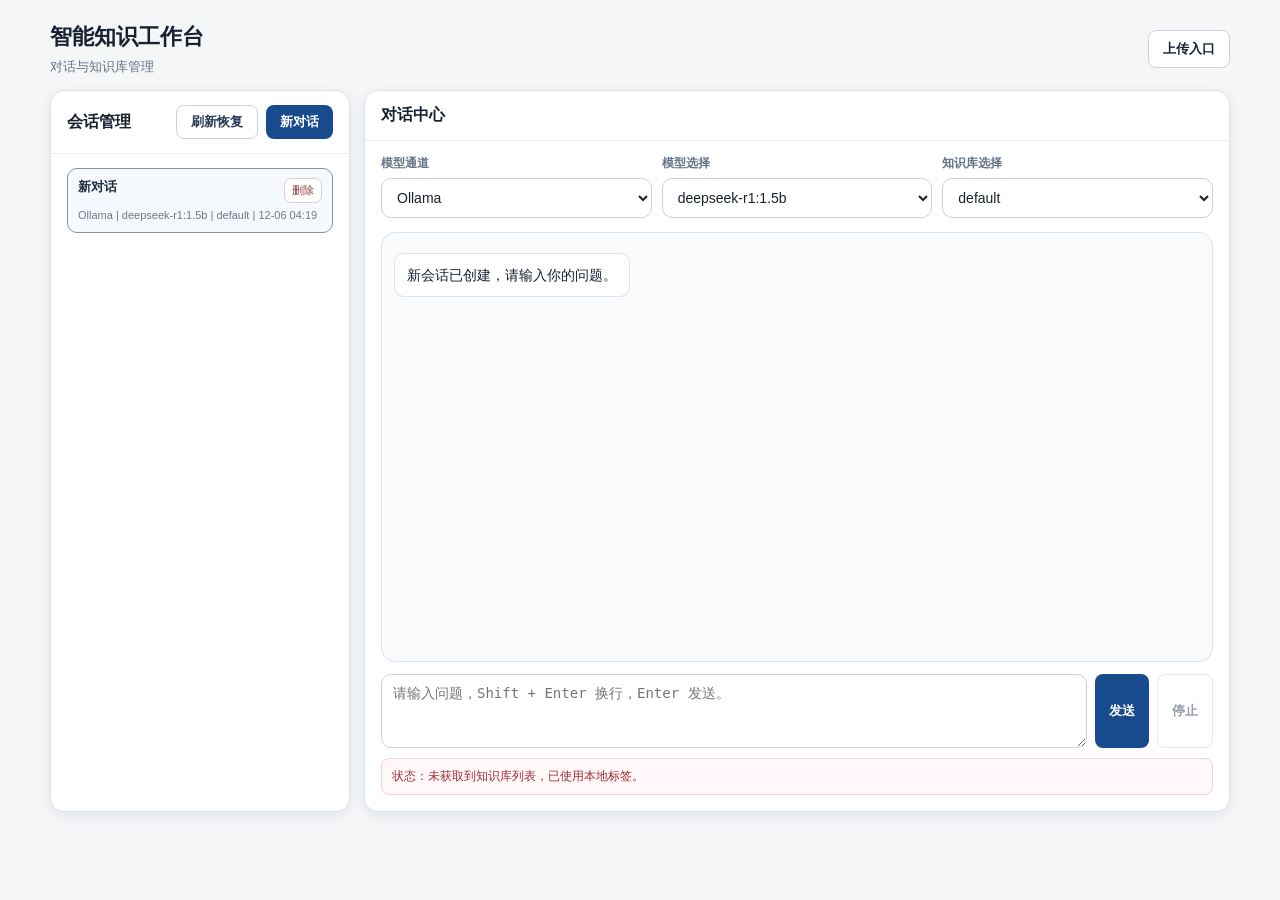
==== docs/dev-ops/nginx/html/index.html @ 646f1b1c "feat(frontend): stabilize rag workspace stream and session recovery" ====
﻿<!DOCTYPE html>
<!--
  File: index.html
  Purpose: Welcome page for the RAG workspace with chat, knowledge selection and upload navigation.
  Flow: Load fixed enterprise UI -> restore sessions -> stream chat responses -> navigate to upload pages.
  Updated: 2026-03-20
-->
<html lang="zh-CN">
<head>
  <meta charset="UTF-8" />
  <meta name="viewport" content="width=device-width, initial-scale=1.0" />
  <title>AI Knowledge Workspace</title>
  <link rel="stylesheet" href="./assets/style.css" />
</head>
<body>
  <div class="page">
    <div class="topbar">
      <div class="brand">
        <h1>智能知识工作台</h1>
        <p>对话与知识库管理</p>
      </div>
      <div class="quick-nav">
        <details>
          <summary>上传入口</summary>
          <div class="menu">
            <a href="./rag-upload.html" data-upload-entry="rag">上传知识库</a>
            <a href="./code-upload.html" data-upload-entry="code">上传代码库</a>
          </div>
        </details>
      </div>
    </div>

    <div class="layout-chat">
      <aside class="card session-panel">
        <div class="card-header">
          <div class="session-header">
            <h2 class="card-title">会话管理</h2>
            <div class="session-actions">
              <button id="restoreBtn" class="btn ghost" type="button">刷新恢复</button>
              <button id="newChatBtn" class="btn primary" type="button">新对话</button>
            </div>
          </div>
        </div>
        <div class="card-body">
          <div id="sessionList" class="session-list"></div>
        </div>
      </aside>

      <section class="card chat-card">
        <div class="card-header">
          <h2 class="card-title">对话中心</h2>
        </div>
        <div class="card-body">
          <div class="form-row">
            <div>
              <label for="channelSelect">模型通道</label>
              <select id="channelSelect">
                <option value="ollama">Ollama</option>
                <option value="openai">OpenAI</option>
              </select>
            </div>
            <div>
              <label for="modelSelect">模型选择</label>
              <select id="modelSelect"></select>
            </div>
            <div>
              <label for="knowledgeSelect">知识库选择</label>
              <select id="knowledgeSelect"></select>
            </div>
          </div>

          <div id="chatBoard" class="chat-board"></div>

          <div class="chat-input">
            <textarea id="messageInput" placeholder="请输入问题，Shift + Enter 换行，Enter 发送。"></textarea>
            <button id="sendBtn" class="btn primary" type="button">发送</button>
            <button id="stopBtn" class="btn ghost" type="button" disabled>停止</button>
          </div>

          <div id="statusStrip" class="status-strip">状态：就绪</div>
        </div>
      </section>
    </div>
  </div>

  <script src="./assets/app.js"></script>
</body>
</html>
---- docs/dev-ops/nginx/html/assets/style.css ----
/*
  File: assets/style.css
  Purpose: Enterprise visual system for the RAG workspace pages.
  Flow: Define theme tokens -> structure layout containers -> style controls/messages -> keep responsive behavior.
  Updated: 2026-03-20
*/
:root {
  --bg: #f4f6f8;
  --surface: #ffffff;
  --surface-muted: #f8fafc;
  --line: #dde3ea;
  --line-strong: #c9d3df;
  --text-main: #17212f;
  --text-sub: #647286;
  --primary: #184a8e;
  --primary-strong: #133d76;
  --success: #1f7a4f;
  --danger: #9d2d35;
  --shadow-sm: 0 4px 14px rgba(20, 38, 62, 0.08);
  --radius-lg: 14px;
  --radius-md: 10px;
}

* {
  box-sizing: border-box;
}

html,
body {
  margin: 0;
  padding: 0;
  min-height: 100%;
}

body {
  font-family: "Segoe UI", "Noto Sans SC", "PingFang SC", "Microsoft YaHei", sans-serif;
  color: var(--text-main);
  background: var(--bg);
}

.page {
  width: min(1180px, 94vw);
  margin: 22px auto;
}

.topbar {
  display: flex;
  align-items: center;
  justify-content: space-between;
  gap: 16px;
  margin-bottom: 14px;
}

.brand h1 {
  margin: 0;
  font-size: 22px;
  font-weight: 650;
}

.brand p {
  margin: 6px 0 0;
  color: var(--text-sub);
  font-size: 13px;
}

.quick-nav {
  position: relative;
}

.quick-nav details {
  position: relative;
}

.quick-nav summary {
  list-style: none;
  cursor: pointer;
  border: 1px solid var(--line-strong);
  border-radius: 8px;
  padding: 9px 14px;
  color: var(--text-main);
  background: #fff;
  font-size: 13px;
  font-weight: 600;
}

.quick-nav summary::-webkit-details-marker {
  display: none;
}

.menu {
  position: absolute;
  right: 0;
  top: 42px;
  min-width: 150px;
  background: var(--surface);
  border: 1px solid var(--line);
  border-radius: 8px;
  box-shadow: var(--shadow-sm);
  overflow: hidden;
  z-index: 50;
}

.menu a {
  display: block;
  padding: 9px 12px;
  color: var(--text-main);
  text-decoration: none;
  border-top: 1px solid #eef2f6;
  font-size: 13px;
}

.menu a:first-child {
  border-top: none;
}

.menu a:hover {
  background: #f5f8fc;
}

.layout-main {
  display: grid;
  grid-template-columns: 1fr;
  gap: 14px;
}

.layout-chat {
  display: grid;
  grid-template-columns: 300px minmax(0, 1fr);
  gap: 14px;
}

.card {
  background: var(--surface);
  border: 1px solid var(--line);
  border-radius: var(--radius-lg);
  box-shadow: var(--shadow-sm);
}

.card-header {
  padding: 14px 16px;
  border-bottom: 1px solid #e9edf2;
}

.card-title {
  margin: 0;
  font-size: 16px;
}

.card-sub {
  margin: 6px 0 0;
  color: var(--text-sub);
  font-size: 12px;
}

.card-body {
  padding: 14px 16px 16px;
}

.session-panel {
  min-height: 690px;
}

.session-header {
  display: flex;
  align-items: center;
  justify-content: space-between;
  gap: 10px;
}

.session-actions {
  display: inline-flex;
  align-items: center;
  gap: 8px;
}

.session-header .btn {
  min-height: 34px;
  padding: 0 14px;
}

.session-list {
  display: flex;
  flex-direction: column;
  gap: 8px;
  max-height: 560px;
  overflow-y: auto;
}

.session-item {
  border: 1px solid var(--line);
  border-radius: 10px;
  background: #fff;
  padding: 9px 10px;
  cursor: pointer;
}

.session-item:hover {
  border-color: #a9b8ca;
}

.session-item.active {
  border-color: #7e95b4;
  background: #f5f8fc;
}

.session-row {
  display: flex;
  align-items: flex-start;
  justify-content: space-between;
  gap: 8px;
}

.session-title {
  margin: 0;
  font-size: 13px;
  line-height: 1.4;
  color: #1f2c40;
}

.session-meta {
  margin-top: 5px;
  font-size: 11px;
  color: #6a7890;
  line-height: 1.4;
}

.delete-btn {
  border: 1px solid #e3ccd0;
  background: #fff;
  color: #8c3841;
  border-radius: 7px;
  font-size: 11px;
  line-height: 1;
  padding: 6px 7px;
  cursor: pointer;
}

.delete-btn:hover {
  background: #fff6f7;
}

.form-row {
  display: grid;
  grid-template-columns: repeat(3, minmax(0, 1fr));
  gap: 10px;
}

label {
  font-size: 12px;
  color: var(--text-sub);
  font-weight: 600;
  display: block;
  margin-bottom: 6px;
}

select,
input[type="text"],
input[type="url"],
input[type="password"],
input[type="file"],
textarea {
  width: 100%;
  border: 1px solid var(--line-strong);
  border-radius: var(--radius-md);
  padding: 10px 11px;
  font-size: 14px;
  color: var(--text-main);
  background: #fff;
  outline: none;
}

select:focus,
input:focus,
textarea:focus {
  border-color: #6d87a8;
  box-shadow: 0 0 0 2px rgba(24, 74, 142, 0.14);
}

.chat-board {
  margin-top: 14px;
  border: 1px solid var(--line);
  border-radius: var(--radius-lg);
  background: var(--surface-muted);
  padding: 12px;
  min-height: 430px;
  max-height: 54vh;
  overflow-y: auto;
}

.bubble {
  width: fit-content;
  max-width: 86%;
  margin: 8px 0;
  padding: 10px 12px;
  border-radius: 10px;
  line-height: 1.6;
  font-size: 14px;
}

.bubble.ai {
  background: #fff;
  border: 1px solid var(--line);
}

.bubble.user {
  margin-left: auto;
  background: #184a8e;
  color: #fff;
}

.empty-chat {
  border: 1px dashed #ccd6e2;
  border-radius: 10px;
  padding: 12px;
  color: #617086;
  font-size: 13px;
  background: #fff;
}

.chat-input {
  margin-top: 12px;
  display: grid;
  grid-template-columns: 1fr auto auto;
  gap: 8px;
}

.chat-input textarea {
  min-height: 74px;
  resize: vertical;
}

.btn {
  border: none;
  border-radius: 8px;
  padding: 0 14px;
  font-size: 13px;
  font-weight: 600;
  cursor: pointer;
}

.btn.primary {
  background: var(--primary);
  color: #fff;
}

.btn.primary:hover {
  background: var(--primary-strong);
}

.btn.ghost {
  border: 1px solid var(--line-strong);
  background: #fff;
  color: #2a3d5b;
}

.btn:disabled {
  opacity: 0.5;
  cursor: not-allowed;
}

.status-strip {
  margin-top: 10px;
  padding: 9px 10px;
  border-radius: 8px;
  font-size: 12px;
  color: #35567f;
  border: 1px solid #ccdaea;
  background: #f4f9ff;
}

.status-strip.success {
  border-color: #c3e5d2;
  color: var(--success);
  background: #f4fcf7;
}

.status-strip.error {
  border-color: #f2d3d7;
  color: var(--danger);
  background: #fff7f8;
}

.files {
  margin: 10px 0 0;
  padding: 0;
  list-style: none;
  border: 1px solid var(--line);
  border-radius: 10px;
  background: #fff;
}

.files li {
  padding: 9px 10px;
  font-size: 13px;
  color: #41556f;
  border-top: 1px solid #edf1f6;
}

.files li:first-child {
  border-top: none;
}

.page-links {
  display: flex;
  gap: 8px;
  margin-bottom: 10px;
}

.page-links a {
  text-decoration: none;
  border-radius: 8px;
  border: 1px solid var(--line-strong);
  padding: 7px 10px;
  color: #2f4360;
  font-size: 12px;
  background: #fff;
}

.page-links a.active {
  color: #fff;
  background: #184a8e;
  border-color: #184a8e;
}

.footer-note {
  margin-top: 10px;
  color: var(--text-sub);
  font-size: 12px;
}

@media (max-width: 1024px) {
  .layout-chat {
    grid-template-columns: 1fr;
  }

  .session-panel {
    min-height: auto;
  }

  .session-list {
    max-height: 300px;
  }

  .form-row {
    grid-template-columns: 1fr;
  }

  .chat-input {
    grid-template-columns: 1fr;
  }

  .btn {
    min-height: 40px;
  }
}
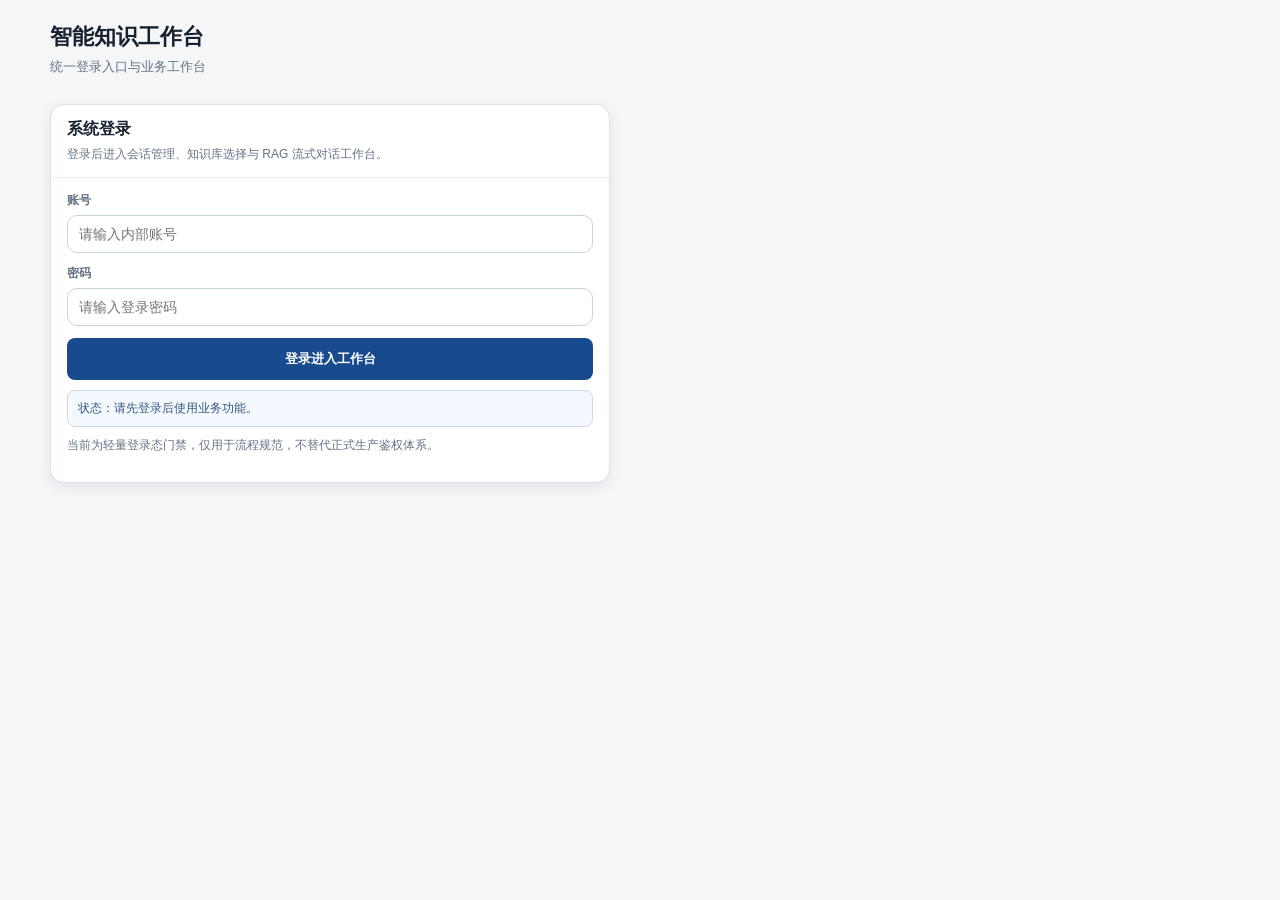
==== commit 1ed2e9e0: "feat(nginx-ui): add login-first entry and lightweight auth gate" ====
--- a/docs/dev-ops/nginx/html/index.html
+++ b/docs/dev-ops/nginx/html/index.html
@@ -1,9 +1,9 @@
 ﻿<!DOCTYPE html>
 <!--
   File: index.html
-  Purpose: Welcome page for the RAG workspace with chat, knowledge selection and upload navigation.
-  Flow: Load fixed enterprise UI -> restore sessions -> stream chat responses -> navigate to upload pages.
-  Updated: 2026-03-20
+  Purpose: Login-first entry page for the intelligent knowledge workspace.
+  Flow: Show login entry -> validate lightweight credentials -> unlock workspace chat and upload navigation.
+  Updated: 2026-03-23
 -->
 <html lang="zh-CN">
 <head>
@@ -14,75 +14,113 @@
 </head>
 <body>
   <div class="page">
-    <div class="topbar">
-      <div class="brand">
-        <h1>智能知识工作台</h1>
-        <p>对话与知识库管理</p>
+    <section id="loginView" class="auth-shell">
+      <div class="topbar">
+        <div class="brand">
+          <h1>智能知识工作台</h1>
+          <p>统一登录入口与业务工作台</p>
+        </div>
       </div>
-      <div class="quick-nav">
-        <details>
-          <summary>上传入口</summary>
-          <div class="menu">
-            <a href="./rag-upload.html" data-upload-entry="rag">上传知识库</a>
-            <a href="./code-upload.html" data-upload-entry="code">上传代码库</a>
+
+      <section class="card login-card">
+        <div class="card-header">
+          <h2 class="card-title">系统登录</h2>
+          <p class="card-sub">登录后进入会话管理、知识库选择与 RAG 流式对话工作台。</p>
+        </div>
+        <div class="card-body">
+          <form id="loginForm" class="login-form" novalidate>
+            <div>
+              <label for="loginAccount">账号</label>
+              <input id="loginAccount" type="text" autocomplete="username" placeholder="请输入内部账号" />
+            </div>
+            <div>
+              <label for="loginPassword">密码</label>
+              <input id="loginPassword" type="password" autocomplete="current-password" placeholder="请输入登录密码" />
+            </div>
+            <button id="loginBtn" class="btn primary" type="submit">登录进入工作台</button>
+          </form>
+          <div id="loginStatus" class="status-strip">状态：请先登录后使用业务功能</div>
+          <p class="footer-note">当前为轻量登录态门禁，仅用于流程规范，不替代正式生产鉴权体系。</p>
+        </div>
+      </section>
+    </section>
+
+    <section id="workspaceView" class="workspace-shell hidden" aria-hidden="true">
+      <div class="topbar">
+        <div class="brand">
+          <h1>智能知识工作台</h1>
+          <p>对话与知识库管理</p>
+        </div>
+        <div class="workspace-ops">
+          <span id="loginIdentity" class="identity-badge">未登录</span>
+          <button id="logoutBtn" class="btn ghost" type="button">退出登录</button>
+          <div class="quick-nav">
+            <details>
+              <summary>上传入口</summary>
+              <div class="menu">
+                <a href="./rag-upload.html" data-upload-entry="rag">上传知识库</a>
+                <a href="./code-upload.html" data-upload-entry="code">上传代码库</a>
+              </div>
+            </details>
           </div>
-        </details>
+        </div>
       </div>
-    </div>
 
-    <div class="layout-chat">
-      <aside class="card session-panel">
-        <div class="card-header">
-          <div class="session-header">
-            <h2 class="card-title">会话管理</h2>
-            <div class="session-actions">
-              <button id="restoreBtn" class="btn ghost" type="button">刷新恢复</button>
-              <button id="newChatBtn" class="btn primary" type="button">新对话</button>
+      <div class="layout-chat">
+        <aside class="card session-panel">
+          <div class="card-header">
+            <div class="session-header">
+              <h2 class="card-title">会话管理</h2>
+              <div class="session-actions">
+                <button id="restoreBtn" class="btn ghost" type="button">刷新恢复</button>
+                <button id="newChatBtn" class="btn primary" type="button">新对话</button>
+              </div>
             </div>
           </div>
-        </div>
-        <div class="card-body">
-          <div id="sessionList" class="session-list"></div>
-        </div>
-      </aside>
+          <div class="card-body">
+            <div id="sessionList" class="session-list"></div>
+          </div>
+        </aside>
 
-      <section class="card chat-card">
-        <div class="card-header">
-          <h2 class="card-title">对话中心</h2>
-        </div>
-        <div class="card-body">
-          <div class="form-row">
-            <div>
-              <label for="channelSelect">模型通道</label>
-              <select id="channelSelect">
-                <option value="ollama">Ollama</option>
-                <option value="openai">OpenAI</option>
-              </select>
+        <section class="card chat-card">
+          <div class="card-header">
+            <h2 class="card-title">对话中心</h2>
+          </div>
+          <div class="card-body">
+            <div class="form-row">
+              <div>
+                <label for="channelSelect">模型通道</label>
+                <select id="channelSelect">
+                  <option value="ollama">Ollama</option>
+                  <option value="openai">OpenAI</option>
+                </select>
+              </div>
+              <div>
+                <label for="modelSelect">模型选择</label>
+                <select id="modelSelect"></select>
+              </div>
+              <div>
+                <label for="knowledgeSelect">知识库选择</label>
+                <select id="knowledgeSelect"></select>
+              </div>
             </div>
-            <div>
-              <label for="modelSelect">模型选择</label>
-              <select id="modelSelect"></select>
+
+            <div id="chatBoard" class="chat-board"></div>
+
+            <div class="chat-input">
+              <textarea id="messageInput" placeholder="请输入问题，Shift + Enter 换行，Enter 发送。"></textarea>
+              <button id="sendBtn" class="btn primary" type="button">发送</button>
+              <button id="stopBtn" class="btn ghost" type="button" disabled>停止</button>
             </div>
-            <div>
-              <label for="knowledgeSelect">知识库选择</label>
-              <select id="knowledgeSelect"></select>
-            </div>
+
+            <div id="statusStrip" class="status-strip">状态：就绪</div>
           </div>
-
-          <div id="chatBoard" class="chat-board"></div>
-
-          <div class="chat-input">
-            <textarea id="messageInput" placeholder="请输入问题，Shift + Enter 换行，Enter 发送。"></textarea>
-            <button id="sendBtn" class="btn primary" type="button">发送</button>
-            <button id="stopBtn" class="btn ghost" type="button" disabled>停止</button>
-          </div>
-
-          <div id="statusStrip" class="status-strip">状态：就绪</div>
-        </div>
-      </section>
-    </div>
+        </section>
+      </div>
+    </section>
   </div>
 
+  <script src="./assets/configs/runtime-config.js"></script>
   <script src="./assets/app.js"></script>
 </body>
 </html>
--- a/docs/dev-ops/nginx/html/assets/style.css
+++ b/docs/dev-ops/nginx/html/assets/style.css
@@ -1,8 +1,8 @@
-/*
+﻿/*
   File: assets/style.css
-  Purpose: Enterprise visual system for the RAG workspace pages.
-  Flow: Define theme tokens -> structure layout containers -> style controls/messages -> keep responsive behavior.
-  Updated: 2026-03-20
+  Purpose: Enterprise visual system for login-first workspace and upload pages.
+  Flow: Define shared tokens -> style login entry and workspace panels -> keep desktop/mobile responsive.
+  Updated: 2026-03-23
 */
 :root {
   --bg: #f4f6f8;
@@ -43,6 +43,33 @@
   margin: 22px auto;
 }
 
+.hidden {
+  display: none !important;
+}
+
+.auth-shell {
+  display: grid;
+  gap: 14px;
+}
+
+.login-card {
+  width: min(560px, 100%);
+}
+
+.login-form {
+  display: grid;
+  gap: 12px;
+}
+
+.login-form .btn {
+  min-height: 42px;
+}
+
+.workspace-shell {
+  display: grid;
+  gap: 14px;
+}
+
 .topbar {
   display: flex;
   align-items: center;
@@ -61,6 +88,24 @@
   margin: 6px 0 0;
   color: var(--text-sub);
   font-size: 13px;
+}
+
+.workspace-ops {
+  display: inline-flex;
+  align-items: center;
+  gap: 8px;
+}
+
+.identity-badge {
+  display: inline-flex;
+  align-items: center;
+  min-height: 34px;
+  border: 1px solid var(--line-strong);
+  background: #fff;
+  color: #2b3f5d;
+  border-radius: 8px;
+  padding: 0 10px;
+  font-size: 12px;
 }
 
 .quick-nav {
@@ -449,6 +494,12 @@
     grid-template-columns: 1fr;
   }
 
+  .workspace-ops {
+    width: 100%;
+    justify-content: flex-start;
+    flex-wrap: wrap;
+  }
+
   .btn {
     min-height: 40px;
   }
